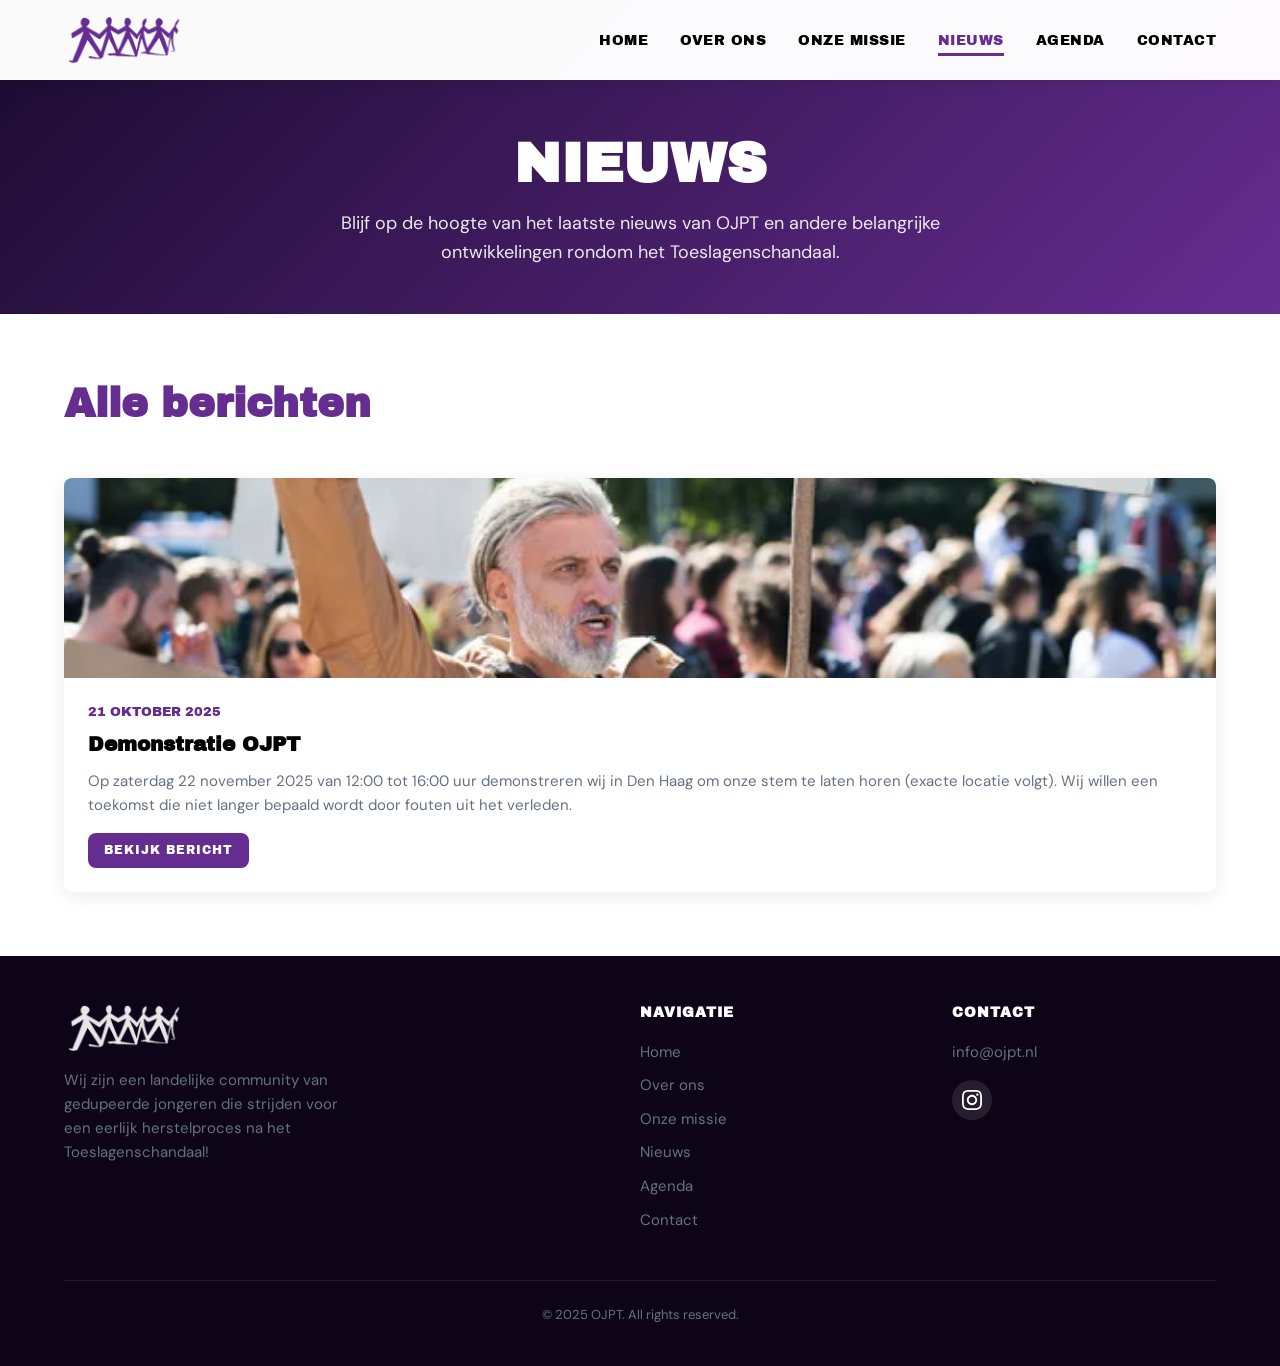
==== nieuws.html @ ed32a199 "feat: OJPT.nl static website clone - 8 pages: home, over-ons, onze-missie, nieuws, agenda, contact, " ====
<!DOCTYPE html>
<html lang="nl">
<head>
  <meta charset="UTF-8">
  <meta name="viewport" content="width=device-width, initial-scale=1.0">
  <title>Nieuws - Onafhankelijk Jongerenpanel Toeslagen</title>
  <meta name="description" content="Blijf op de hoogte van het laatste nieuws van OJPT en andere belangrijke ontwikkelingen rondom het Toeslagenschandaal.">
  <link rel="icon" type="image/svg+xml" href="assets/images/logo-beeldmerk.svg">
  <link href="https://fonts.googleapis.com/css2?family=Archivo+Black&family=DM+Sans:wght@400;500;600;700&family=Quattrocento+Sans:wght@400;700&display=swap" rel="stylesheet">
  <link rel="stylesheet" href="assets/css/style.css">
</head>
<body>

  <header class="site-header">
    <div class="container">
      <a href="index.html" class="site-logo">
        <img src="assets/images/logo-paars.png" alt="Onafhankelijk Jongerenpanel Toeslagen">
      </a>
      <nav class="main-nav">
        <ul>
          <li><a href="index.html">Home</a></li>
          <li><a href="over-ons.html">Over Ons</a></li>
          <li><a href="onze-missie.html">Onze Missie</a></li>
          <li><a href="nieuws.html">Nieuws</a></li>
          <li><a href="agenda.html">Agenda</a></li>
          <li><a href="contact.html">Contact</a></li>
        </ul>
      </nav>
      <button class="menu-toggle" aria-label="Menu openen">
        <span></span><span></span><span></span>
      </button>
    </div>
  </header>

  <section class="page-header">
    <div class="container">
      <h1>NIEUWS</h1>
      <p>Blijf op de hoogte van het laatste nieuws van OJPT en andere belangrijke ontwikkelingen rondom het Toeslagenschandaal.</p>
    </div>
  </section>

  <section class="section" id="posts">
    <div class="container">
      <h2 class="mb-3" style="color: var(--color-primary);">Alle berichten</h2>
      <div class="card-grid">
        <div class="news-card">
          <img src="assets/images/demo-img.png" alt="Demonstratie OJPT">
          <div class="news-card-body">
            <p class="date">21 oktober 2025</p>
            <h3><a href="demonstratie.html" style="color: inherit;">Demonstratie OJPT</a></h3>
            <p>Op zaterdag 22 november 2025 van 12:00 tot 16:00 uur demonstreren wij in Den Haag om onze stem te laten horen (exacte locatie volgt). Wij willen een toekomst die niet langer bepaald wordt door fouten uit het verleden.</p>
            <a href="demonstratie.html" class="btn btn-primary" style="font-size: 0.75rem; padding: 0.5rem 1rem;">Bekijk bericht</a>
          </div>
        </div>
      </div>
    </div>
  </section>

  <footer class="site-footer">
    <div class="container">
      <div class="footer-grid">
        <div class="footer-brand">
          <img src="assets/images/logo-paars.png" alt="OJPT Logo" style="filter: brightness(0) invert(1);">
          <p>Wij zijn een landelijke community van gedupeerde jongeren die strijden voor een eerlijk herstelproces na het Toeslagenschandaal!</p>
        </div>
        <div class="footer-nav">
          <h4>Navigatie</h4>
          <ul>
            <li><a href="index.html">Home</a></li>
            <li><a href="over-ons.html">Over ons</a></li>
            <li><a href="onze-missie.html">Onze missie</a></li>
            <li><a href="nieuws.html">Nieuws</a></li>
            <li><a href="agenda.html">Agenda</a></li>
            <li><a href="contact.html">Contact</a></li>
          </ul>
        </div>
        <div class="footer-contact">
          <h4>Contact</h4>
          <ul>
            <li><a href="mailto:info@ojpt.nl">info@ojpt.nl</a></li>
          </ul>
          <div class="footer-social">
            <a href="https://www.instagram.com/jongerenpaneltoeslagen" target="_blank" rel="noopener" aria-label="Instagram">
              <svg width="20" height="20" viewBox="0 0 24 24" fill="currentColor"><path d="M12 2.163c3.204 0 3.584.012 4.85.07 3.252.148 4.771 1.691 4.919 4.919.058 1.265.069 1.645.069 4.849 0 3.205-.012 3.584-.069 4.849-.149 3.225-1.664 4.771-4.919 4.919-1.266.058-1.644.07-4.85.07-3.204 0-3.584-.012-4.849-.07-3.26-.149-4.771-1.699-4.919-4.92-.058-1.265-.07-1.644-.07-4.849 0-3.204.013-3.583.07-4.849.149-3.227 1.664-4.771 4.919-4.919 1.266-.057 1.645-.069 4.849-.069zm0-2.163c-3.259 0-3.667.014-4.947.072-4.358.2-6.78 2.618-6.98 6.98-.059 1.281-.073 1.689-.073 4.948 0 3.259.014 3.668.072 4.948.2 4.358 2.618 6.78 6.98 6.98 1.281.058 1.689.072 4.948.072 3.259 0 3.668-.014 4.948-.072 4.354-.2 6.782-2.618 6.979-6.98.059-1.28.073-1.689.073-4.948 0-3.259-.014-3.667-.072-4.947-.196-4.354-2.617-6.78-6.979-6.98-1.281-.059-1.69-.073-4.949-.073zm0 5.838c-3.403 0-6.162 2.759-6.162 6.162s2.759 6.163 6.162 6.163 6.162-2.759 6.162-6.163c0-3.403-2.759-6.162-6.162-6.162zm0 10.162c-2.209 0-4-1.79-4-4 0-2.209 1.791-4 4-4s4 1.791 4 4c0 2.21-1.791 4-4 4zm6.406-11.845c-.796 0-1.441.645-1.441 1.44s.645 1.44 1.441 1.44c.795 0 1.439-.645 1.439-1.44s-.644-1.44-1.439-1.44z"/></svg>
            </a>
          </div>
        </div>
      </div>
      <div class="footer-bottom">
        <p>&copy; 2025 OJPT. All rights reserved.</p>
      </div>
    </div>
  </footer>

  <script src="assets/js/main.js"></script>
</body>
</html>
---- assets/css/style.css ----
/* OJPT.nl — Static rebuild
   Based on original WordPress/Elementor design by Callior
   Colors: primary #662D91 (paars), secondary #FFFF97 (geel), accent #00A99D (teal)
   Fonts: Archivo Black (headings), DM Sans (body), Quattrocento Sans (accent)
*/

/* ===== RESET & BASE ===== */
*, *::before, *::after { box-sizing: border-box; margin: 0; padding: 0; }

:root {
  --color-primary: #662D91;
  --color-primary-dark: #4d1f6b;
  --color-secondary: #FFFF97;
  --color-accent: #00A99D;
  --color-accent-dark: #008a80;
  --color-text: #333333;
  --color-text-light: #E6E6E6;
  --color-gray: #667085;
  --color-gray-light: #f3f4f6;
  --color-white: #ffffff;
  --color-black: #000000;
  --color-orange: #DC6909;

  --font-heading: "Archivo Black", sans-serif;
  --font-body: "DM Sans", sans-serif;
  --font-accent: "Quattrocento Sans", sans-serif;

  --container-max: 1200px;
  --header-height: 80px;
  --radius: 8px;
  --transition: 0.3s ease;
}

html { scroll-behavior: smooth; font-size: 16px; }

body {
  font-family: var(--font-body);
  color: var(--color-text);
  line-height: 1.6;
  background: var(--color-white);
  overflow-x: hidden;
}

a { text-decoration: none; color: var(--color-primary); transition: color var(--transition); }
a:hover { color: var(--color-primary-dark); }

img { max-width: 100%; height: auto; display: block; }

ul { list-style: none; }

/* ===== TYPOGRAPHY ===== */
h1, h2, h3, h4, h5, h6 {
  font-family: var(--font-heading);
  line-height: 1.3;
  color: var(--color-black);
}

h1 { font-size: clamp(2rem, 5vw, 3.5rem); }
h2 { font-size: clamp(1.75rem, 4vw, 2.5rem); }
h3 { font-size: clamp(1.25rem, 3vw, 1.75rem); }
h4 { font-size: 1.125rem; }

p { margin-bottom: 1rem; }

/* ===== LAYOUT ===== */
.container {
  max-width: var(--container-max);
  margin: 0 auto;
  padding: 0 1.5rem;
}

.section { padding: 4rem 0; }
.section-dark { background: var(--color-black); color: var(--color-white); }
.section-purple { background: var(--color-primary); color: var(--color-white); }
.section-gray { background: var(--color-gray-light); }

.text-center { text-align: center; }

/* ===== HEADER ===== */
.site-header {
  position: fixed;
  top: 0;
  left: 0;
  right: 0;
  height: var(--header-height);
  background: rgba(255,255,255,0.98);
  box-shadow: 0 2px 10px rgba(0,0,0,0.08);
  z-index: 1000;
  display: flex;
  align-items: center;
}

.site-header .container {
  display: flex;
  align-items: center;
  justify-content: space-between;
  width: 100%;
}

.site-logo img { height: 48px; width: auto; }

.main-nav ul {
  display: flex;
  gap: 2rem;
}

.main-nav a {
  font-family: var(--font-heading);
  font-size: 0.875rem;
  letter-spacing: 0.5px;
  color: var(--color-black);
  text-transform: uppercase;
  padding: 0.5rem 0;
  position: relative;
}

.main-nav a::after {
  content: '';
  position: absolute;
  bottom: 0;
  left: 0;
  width: 0;
  height: 3px;
  background: var(--color-primary);
  transition: width var(--transition);
}

.main-nav a:hover::after,
.main-nav a.active::after { width: 100%; }

.main-nav a:hover,
.main-nav a.active { color: var(--color-primary); }

/* Mobile menu toggle */
.menu-toggle {
  display: none;
  background: none;
  border: none;
  cursor: pointer;
  flex-direction: column;
  gap: 5px;
  padding: 0.5rem;
  z-index: 1001;
}

.menu-toggle span {
  display: block;
  width: 28px;
  height: 3px;
  background: var(--color-black);
  transition: var(--transition);
  border-radius: 2px;
}

.menu-toggle.open span:nth-child(1) { transform: translateY(8px) rotate(45deg); }
.menu-toggle.open span:nth-child(2) { opacity: 0; }
.menu-toggle.open span:nth-child(3) { transform: translateY(-8px) rotate(-45deg); }

/* ===== HERO ===== */
.hero {
  min-height: 100vh;
  display: flex;
  align-items: center;
  position: relative;
  background: linear-gradient(135deg, #1a0a2e 0%, #662D91 50%, #00A99D 100%);
  color: var(--color-white);
  text-align: center;
  padding-top: var(--header-height);
  overflow: hidden;
}

.hero::before {
  content: '';
  position: absolute;
  top: 0; left: 0; right: 0; bottom: 0;
  background-image: url('../images/hero-bg.png');
  background-size: cover;
  background-position: center;
  opacity: 0.15;
  mix-blend-mode: overlay;
}

.hero .container { position: relative; z-index: 1; }

.hero h2 {
  color: var(--color-white);
  font-size: clamp(2.5rem, 7vw, 5rem);
  margin-bottom: 1.5rem;
}

.hero h2 .highlight { color: var(--color-secondary); }

.hero h3 {
  color: var(--color-white);
  font-size: clamp(1.5rem, 4vw, 2.5rem);
  margin-bottom: 0.5rem;
  opacity: 0.9;
}

.hero .btn {
  margin-top: 2rem;
}

/* ===== BUTTONS ===== */
.btn {
  display: inline-block;
  padding: 0.875rem 2rem;
  font-family: var(--font-heading);
  font-size: 0.875rem;
  text-transform: uppercase;
  letter-spacing: 1px;
  border-radius: var(--radius);
  cursor: pointer;
  transition: all var(--transition);
  border: none;
  text-decoration: none;
}

.btn-primary {
  background: var(--color-primary);
  color: var(--color-white);
}

.btn-primary:hover {
  background: var(--color-primary-dark);
  color: var(--color-white);
  transform: translateY(-2px);
  box-shadow: 0 4px 15px rgba(102,45,145,0.4);
}

.btn-secondary {
  background: var(--color-secondary);
  color: var(--color-black);
}

.btn-secondary:hover {
  background: #FFFF60;
  color: var(--color-black);
  transform: translateY(-2px);
}

.btn-accent {
  background: var(--color-accent);
  color: var(--color-white);
}

.btn-accent:hover {
  background: var(--color-accent-dark);
  color: var(--color-white);
  transform: translateY(-2px);
}

.btn-outline {
  background: transparent;
  border: 2px solid var(--color-white);
  color: var(--color-white);
}

.btn-outline:hover {
  background: var(--color-white);
  color: var(--color-black);
}

.btn-large { padding: 1rem 2.5rem; font-size: 1rem; }

/* ===== SECTION: OVER ONS / MISSIE (split layout) ===== */
.split-section {
  display: grid;
  grid-template-columns: 1fr 1fr;
  gap: 4rem;
  align-items: center;
}

.split-section .content h2 {
  color: var(--color-primary);
  margin-bottom: 1.5rem;
}

.split-section .content p {
  font-size: 1.0625rem;
  color: var(--color-gray);
  margin-bottom: 1rem;
}

.split-section .image img {
  border-radius: var(--radius);
  box-shadow: 0 10px 40px rgba(0,0,0,0.1);
}

/* ===== CAROUSEL ===== */
.carousel {
  position: relative;
  overflow: hidden;
  border-radius: var(--radius);
}

.carousel-track {
  display: flex;
  transition: transform 0.5s ease;
}

.carousel-slide {
  min-width: 100%;
  padding: 3rem;
  text-align: center;
  background: linear-gradient(135deg, #662D91 0%, #4d1f6b 100%);
  color: var(--color-white);
}

.carousel-slide h3 {
  color: var(--color-secondary);
  margin-bottom: 1rem;
}

.carousel-slide p {
  font-size: 1.125rem;
  max-width: 600px;
  margin: 0 auto;
  opacity: 0.95;
}

.carousel-btn {
  position: absolute;
  top: 50%;
  transform: translateY(-50%);
  background: rgba(255,255,255,0.2);
  border: none;
  color: var(--color-white);
  width: 48px;
  height: 48px;
  border-radius: 50%;
  font-size: 1.5rem;
  cursor: pointer;
  display: flex;
  align-items: center;
  justify-content: center;
  transition: background var(--transition);
  z-index: 5;
}

.carousel-btn:hover { background: rgba(255,255,255,0.4); }

.carousel-btn.prev { left: 1rem; }
.carousel-btn.next { right: 1rem; }

.carousel-dots {
  display: flex;
  justify-content: center;
  gap: 0.5rem;
  margin-top: 1.5rem;
}

.carousel-dot {
  width: 12px;
  height: 12px;
  border-radius: 50%;
  border: none;
  background: rgba(102,45,145,0.3);
  cursor: pointer;
  transition: background var(--transition);
}

.carousel-dot.active { background: var(--color-primary); }

/* ===== MANIFEST SECTION ===== */
.manifest-section {
  background: linear-gradient(135deg, #1a0a2e 0%, #000000 100%);
  color: var(--color-white);
  text-align: center;
}

.manifest-section h2 { color: var(--color-secondary); }

.manifest-section p {
  max-width: 700px;
  margin: 1.5rem auto;
  font-size: 1.0625rem;
  opacity: 0.9;
}

/* ===== CONTACT FORM ===== */
.contact-form {
  display: grid;
  gap: 1.25rem;
  max-width: 600px;
  margin: 0 auto;
}

.form-group { display: flex; flex-direction: column; }

.form-group label {
  font-family: var(--font-heading);
  font-size: 0.75rem;
  text-transform: uppercase;
  letter-spacing: 0.5px;
  margin-bottom: 0.5rem;
  color: var(--color-gray);
}

.form-group input,
.form-group textarea {
  padding: 0.875rem 1rem;
  border: 2px solid #e5e7eb;
  border-radius: var(--radius);
  font-family: var(--font-body);
  font-size: 1rem;
  transition: border-color var(--transition);
}

.form-group input:focus,
.form-group textarea:focus {
  outline: none;
  border-color: var(--color-primary);
}

.form-group textarea { resize: vertical; min-height: 120px; }

.contact-form .btn { justify-self: center; }

/* ===== CONTACT INFO ===== */
.contact-info-grid {
  display: grid;
  grid-template-columns: repeat(auto-fit, minmax(250px, 1fr));
  gap: 2rem;
  margin-bottom: 3rem;
}

.contact-info-item {
  text-align: center;
}

.contact-info-item h3 {
  color: var(--color-primary);
  margin-bottom: 0.75rem;
}

/* ===== PANEL MEMBERS ===== */
.panel-grid {
  display: grid;
  grid-template-columns: repeat(auto-fit, minmax(320px, 1fr));
  gap: 2rem;
}

.panel-card {
  background: var(--color-white);
  border-radius: var(--radius);
  overflow: hidden;
  box-shadow: 0 4px 20px rgba(0,0,0,0.08);
  transition: transform var(--transition), box-shadow var(--transition);
}

.panel-card:hover {
  transform: translateY(-4px);
  box-shadow: 0 8px 30px rgba(0,0,0,0.12);
}

.panel-card-header {
  background: linear-gradient(135deg, var(--color-primary) 0%, var(--color-primary-dark) 100%);
  padding: 2rem;
  text-align: center;
  color: var(--color-white);
}

.panel-card-header h3 {
  color: var(--color-secondary);
  margin-bottom: 0.25rem;
}

.panel-card-header .role {
  font-family: var(--font-accent);
  font-size: 0.875rem;
  opacity: 0.85;
}

.panel-card-body { padding: 1.5rem; }

.panel-card-body p {
  color: var(--color-gray);
  font-size: 0.9375rem;
  margin-bottom: 0.75rem;
}

.panel-card-body p:last-child { margin-bottom: 0; }

/* ===== MISSIE PIJLERS ===== */
.pijlers-grid {
  display: grid;
  grid-template-columns: repeat(auto-fit, minmax(250px, 1fr));
  gap: 2rem;
}

.pijler-card {
  text-align: center;
  padding: 2.5rem 2rem;
  background: var(--color-white);
  border-radius: var(--radius);
  box-shadow: 0 2px 15px rgba(0,0,0,0.06);
  transition: transform var(--transition);
}

.pijler-card:hover { transform: translateY(-4px); }

.pijler-icon {
  width: 64px;
  height: 64px;
  margin: 0 auto 1.5rem;
  display: flex;
  align-items: center;
  justify-content: center;
  background: linear-gradient(135deg, var(--color-primary), var(--color-accent));
  border-radius: 50%;
  font-size: 1.75rem;
  color: var(--color-white);
}

.pijler-card h3 {
  color: var(--color-primary);
  font-size: 1.125rem;
  margin-bottom: 0.75rem;
}

.pijler-card p {
  color: var(--color-gray);
  font-size: 0.9375rem;
}

/* ===== NIEUWS / AGENDA CARDS ===== */
.card-grid {
  display: grid;
  grid-template-columns: repeat(auto-fit, minmax(300px, 1fr));
  gap: 2rem;
}

.news-card, .event-card {
  background: var(--color-white);
  border-radius: var(--radius);
  overflow: hidden;
  box-shadow: 0 4px 20px rgba(0,0,0,0.08);
  transition: transform var(--transition);
}

.news-card:hover, .event-card:hover { transform: translateY(-4px); }

.news-card img, .event-card img { width: 100%; height: 200px; object-fit: cover; }

.news-card-body, .event-card-body { padding: 1.5rem; }

.news-card .date, .event-card .date {
  font-size: 0.8125rem;
  color: var(--color-primary);
  font-family: var(--font-heading);
  text-transform: uppercase;
  margin-bottom: 0.5rem;
}

.news-card h3, .event-card h3 {
  font-size: 1.25rem;
  margin-bottom: 0.75rem;
}

.news-card p, .event-card p {
  color: var(--color-gray);
  font-size: 0.9375rem;
  margin-bottom: 1rem;
}

/* ===== FAQ ===== */
.faq-list { max-width: 800px; margin: 0 auto; }

.faq-item {
  border-bottom: 1px solid #e5e7eb;
  padding: 1.5rem 0;
  cursor: pointer;
}

.faq-question {
  display: flex;
  justify-content: space-between;
  align-items: center;
  font-family: var(--font-heading);
  font-size: 1.0625rem;
  color: var(--color-black);
}

.faq-question .icon {
  font-size: 1.5rem;
  color: var(--color-primary);
  transition: transform var(--transition);
}

.faq-item.open .faq-question .icon { transform: rotate(45deg); }

.faq-answer {
  max-height: 0;
  overflow: hidden;
  transition: max-height 0.4s ease;
  color: var(--color-gray);
  font-size: 0.9375rem;
}

.faq-item.open .faq-answer { max-height: 200px; padding-top: 1rem; }

/* ===== DEMONSTRATIE PAGE ===== */
.demo-hero {
  background: linear-gradient(135deg, var(--color-primary) 0%, var(--color-accent) 100%);
  color: var(--color-white);
  text-align: center;
  padding: calc(var(--header-height) + 4rem) 0 4rem;
}

.demo-hero h1 { color: var(--color-white); margin-bottom: 1rem; }
.demo-hero .date-badge {
  display: inline-block;
  background: var(--color-secondary);
  color: var(--color-black);
  font-family: var(--font-heading);
  padding: 0.5rem 1.5rem;
  border-radius: 50px;
  font-size: 0.9375rem;
  margin-bottom: 1.5rem;
}

.demo-details {
  display: grid;
  grid-template-columns: repeat(auto-fit, minmax(200px, 1fr));
  gap: 1.5rem;
  margin: 2rem 0;
}

.demo-detail-item {
  text-align: center;
  padding: 1.5rem;
  background: var(--color-gray-light);
  border-radius: var(--radius);
}

.demo-detail-item .label {
  font-family: var(--font-heading);
  font-size: 0.75rem;
  text-transform: uppercase;
  color: var(--color-gray);
  margin-bottom: 0.5rem;
}

.demo-detail-item .value {
  font-size: 1.125rem;
  color: var(--color-primary);
  font-weight: 600;
}

.demo-themes {
  max-width: 800px;
  margin: 0 auto;
}

.demo-theme {
  margin-bottom: 2rem;
}

.demo-theme h3 {
  color: var(--color-primary);
  margin-bottom: 0.5rem;
}

.demo-theme p { color: var(--color-gray); }

/* ===== DONEREN ===== */
.donate-hero {
  background: linear-gradient(135deg, var(--color-primary), var(--color-primary-dark));
  color: var(--color-white);
  text-align: center;
  padding: calc(var(--header-height) + 4rem) 0 4rem;
}

.donate-options {
  display: grid;
  grid-template-columns: repeat(auto-fit, minmax(250px, 1fr));
  gap: 2rem;
  max-width: 900px;
  margin: 0 auto;
}

.donate-card {
  text-align: center;
  padding: 2.5rem 2rem;
  background: var(--color-white);
  border-radius: var(--radius);
  box-shadow: 0 4px 20px rgba(0,0,0,0.08);
  border: 2px solid transparent;
  transition: border-color var(--transition), transform var(--transition);
}

.donate-card:hover { border-color: var(--color-primary); transform: translateY(-4px); }

.donate-card .amount {
  font-family: var(--font-heading);
  font-size: 2.5rem;
  color: var(--color-primary);
  margin-bottom: 1rem;
}

.donate-card p { color: var(--color-gray); margin-bottom: 1.5rem; }

/* ===== FOOTER ===== */
.site-footer {
  background: #0d0517;
  color: var(--color-text-light);
  padding: 3rem 0 1.5rem;
}

.footer-grid {
  display: grid;
  grid-template-columns: 2fr 1fr 1fr;
  gap: 3rem;
  margin-bottom: 2.5rem;
}

.footer-brand p {
  color: var(--color-gray);
  font-size: 0.9375rem;
  margin-top: 1rem;
  max-width: 300px;
}

.footer-brand img { height: 48px; margin-bottom: 1rem; opacity: 0.9; }

.footer-nav h4, .footer-contact h4 {
  color: var(--color-white);
  font-size: 0.875rem;
  text-transform: uppercase;
  margin-bottom: 1rem;
  letter-spacing: 1px;
}

.footer-nav ul li, .footer-contact ul li { margin-bottom: 0.5rem; }

.footer-nav a, .footer-contact a {
  color: var(--color-gray);
  font-size: 0.9375rem;
}

.footer-nav a:hover, .footer-contact a:hover { color: var(--color-secondary); }

.footer-social {
  display: flex;
  gap: 1rem;
  margin-top: 1rem;
}

.footer-social a {
  width: 40px;
  height: 40px;
  border-radius: 50%;
  background: rgba(255,255,255,0.1);
  display: flex;
  align-items: center;
  justify-content: center;
  color: var(--color-white);
  transition: background var(--transition);
}

.footer-social a:hover { background: var(--color-primary); }

.footer-bottom {
  border-top: 1px solid rgba(255,255,255,0.1);
  padding-top: 1.5rem;
  text-align: center;
  font-size: 0.8125rem;
  color: var(--color-gray);
}

.footer-bottom a { color: var(--color-gray); }
.footer-bottom a:hover { color: var(--color-secondary); }

/* ===== PAGE HEADER (subpages) ===== */
.page-header {
  background: linear-gradient(135deg, #1a0a2e 0%, var(--color-primary) 100%);
  color: var(--color-white);
  text-align: center;
  padding: calc(var(--header-height) + 3rem) 0 3rem;
}

.page-header h1 { color: var(--color-white); margin-bottom: 0.5rem; }
.page-header p { font-size: 1.125rem; opacity: 0.9; max-width: 600px; margin: 0 auto; }

/* ===== UTILITY ===== */
.mb-0 { margin-bottom: 0; }
.mt-2 { margin-top: 2rem; }
.mb-2 { margin-bottom: 2rem; }
.mb-3 { margin-bottom: 3rem; }

/* ===== RESPONSIVE ===== */
@media (max-width: 900px) {
  .split-section { grid-template-columns: 1fr; gap: 2rem; }
  .footer-grid { grid-template-columns: 1fr; gap: 2rem; }
}

@media (max-width: 768px) {
  .menu-toggle { display: flex; }

  .main-nav {
    position: fixed;
    top: 0;
    right: -100%;
    width: 280px;
    height: 100vh;
    background: var(--color-white);
    box-shadow: -5px 0 20px rgba(0,0,0,0.1);
    padding: calc(var(--header-height) + 1rem) 1.5rem 2rem;
    transition: right 0.4s ease;
    overflow-y: auto;
    z-index: 999;
  }

  .main-nav.open { right: 0; }

  .main-nav ul {
    flex-direction: column;
    gap: 1.5rem;
  }

  .main-nav a { font-size: 1rem; }

  .hero { min-height: 80vh; }
  .section { padding: 3rem 0; }
  .carousel-slide { padding: 2rem 1.5rem; }
  .carousel-btn { width: 36px; height: 36px; font-size: 1.2rem; }
}

@media (max-width: 480px) {
  .container { padding: 0 1rem; }
  .hero h2 { font-size: 2rem; }
  .hero h3 { font-size: 1.25rem; }
  .btn { padding: 0.75rem 1.5rem; font-size: 0.8125rem; }
  .panel-grid { grid-template-columns: 1fr; }
  .pijlers-grid { grid-template-columns: 1fr; }
}
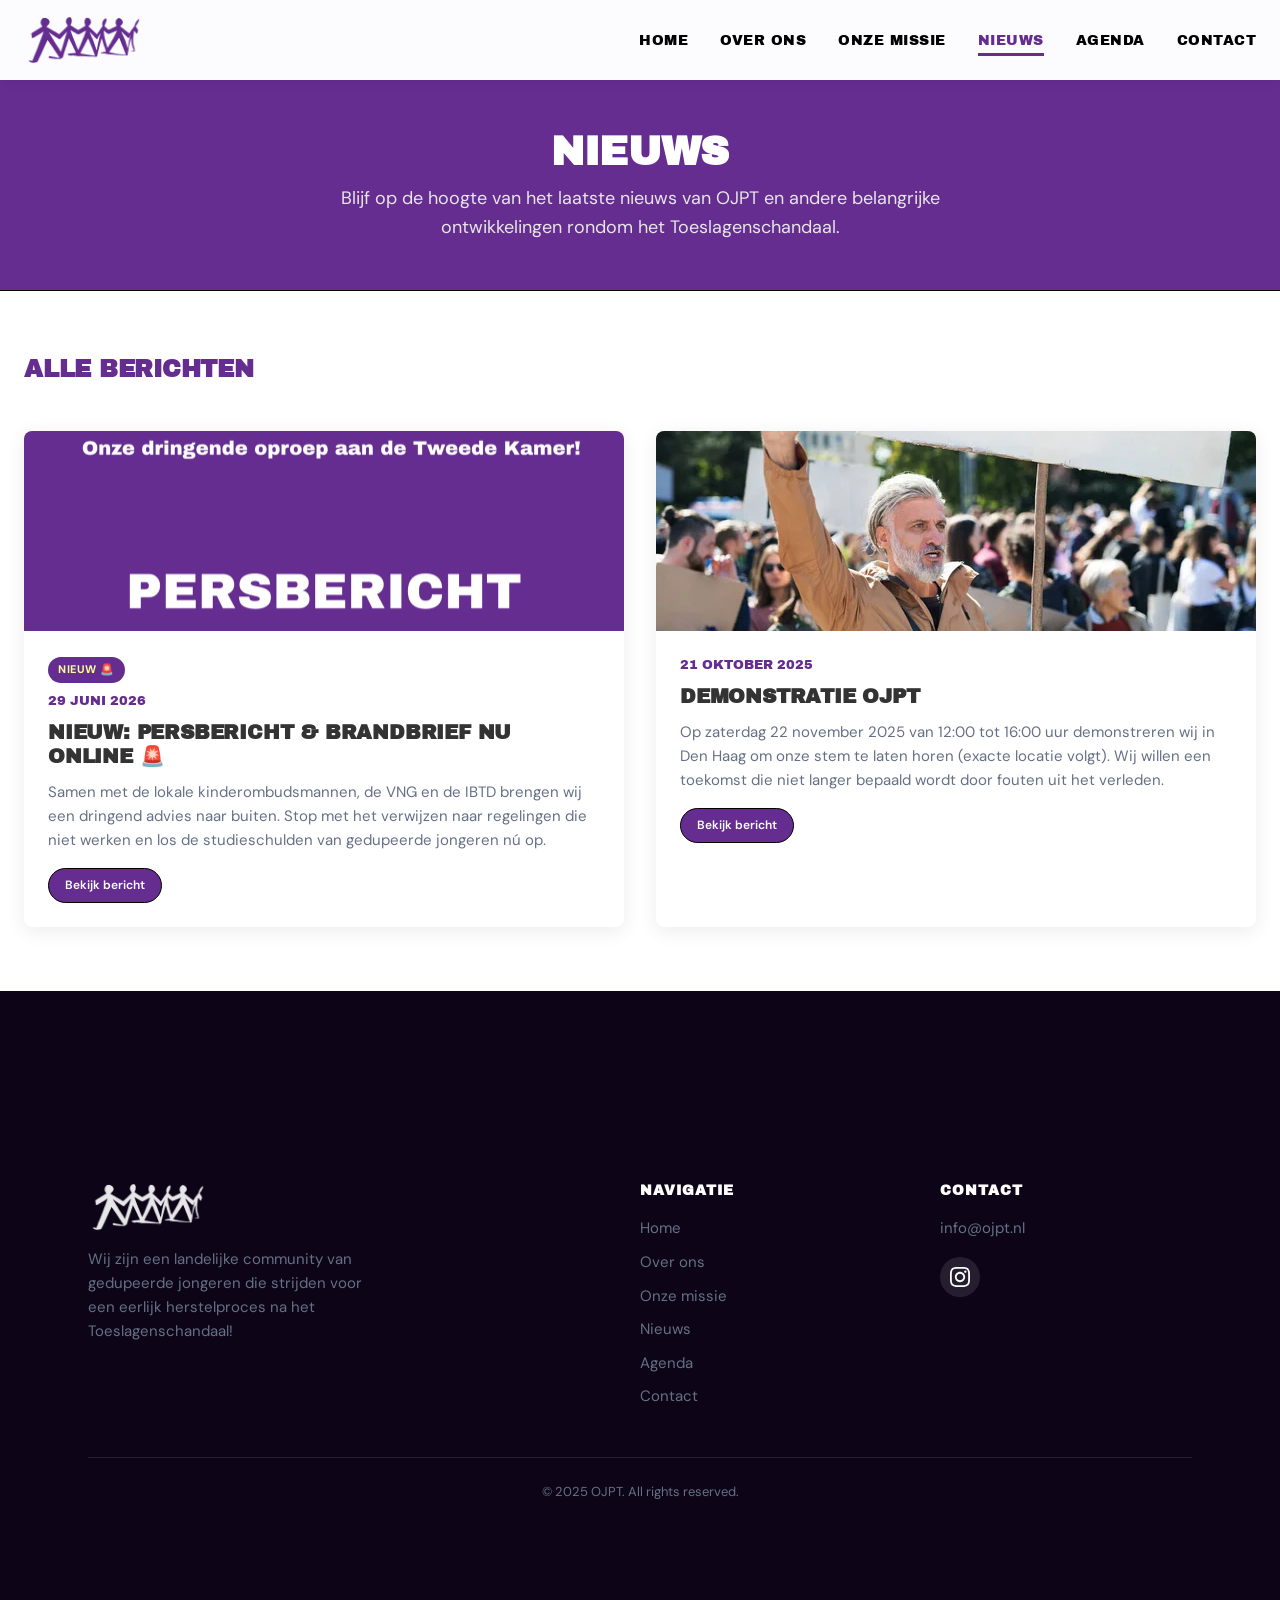
==== commit 5dc41ece: "feat: voeg persbericht pagina toe over studieschulden brandbrief - Nieuwe pagina: persbericht.html (" ====
--- a/nieuws.html
+++ b/nieuws.html
@@ -43,6 +43,16 @@
     <div class="container">
       <h2 class="mb-3" style="color: var(--color-primary);">Alle berichten</h2>
       <div class="card-grid">
+        <div class="news-card">
+          <img src="assets/images/persbericht/persbericht-brandbrief.jpg" alt="Persbericht en brandbrief over studieschulden">
+          <div class="news-card-body">
+            <span style="background: var(--color-primary); color: var(--color-secondary); padding: 0.25rem 0.625rem; border-radius: 999px; font-size: 0.6875rem; font-weight: 700; letter-spacing: 0.05em; display: inline-block; margin-bottom: 0.5rem;">NIEUW 🚨</span>
+            <p class="date">29 juni 2026</p>
+            <h3><a href="persbericht.html" style="color: inherit;">NIEUW: PERSBERICHT & BRANDBRIEF NU ONLINE 🚨</a></h3>
+            <p>Samen met de lokale kinderombudsmannen, de VNG en de IBTD brengen wij een dringend advies naar buiten. Stop met het verwijzen naar regelingen die niet werken en los de studieschulden van gedupeerde jongeren nú op.</p>
+            <a href="persbericht.html" class="btn btn-primary" style="font-size: 0.75rem; padding: 0.5rem 1rem;">Bekijk bericht</a>
+          </div>
+        </div>
         <div class="news-card">
           <img src="assets/images/demo-img.png" alt="Demonstratie OJPT">
           <div class="news-card-body">
--- a/assets/css/style.css
+++ b/assets/css/style.css
@@ -1,5 +1,5 @@
 /* OJPT.nl — Static rebuild
-   Based on original WordPress/Elementor design by Callior
+   Matches original WordPress/Elementor design
    Colors: primary #662D91 (paars), secondary #FFFF97 (geel), accent #00A99D (teal)
    Fonts: Archivo Black (headings), DM Sans (body), Quattrocento Sans (accent)
 */
@@ -25,8 +25,9 @@
   --font-body: "DM Sans", sans-serif;
   --font-accent: "Quattrocento Sans", sans-serif;
 
-  --container-max: 1200px;
+  --container-max: 1280px;
   --header-height: 80px;
+  --radius-pill: 30px;
   --radius: 8px;
   --transition: 0.3s ease;
 }
@@ -51,14 +52,10 @@
 /* ===== TYPOGRAPHY ===== */
 h1, h2, h3, h4, h5, h6 {
   font-family: var(--font-heading);
-  line-height: 1.3;
-  color: var(--color-black);
-}
-
-h1 { font-size: clamp(2rem, 5vw, 3.5rem); }
-h2 { font-size: clamp(1.75rem, 4vw, 2.5rem); }
-h3 { font-size: clamp(1.25rem, 3vw, 1.75rem); }
-h4 { font-size: 1.125rem; }
+  line-height: 1.2;
+  text-transform: uppercase;
+  letter-spacing: -0.01em;
+}
 
 p { margin-bottom: 1rem; }
 
@@ -67,11 +64,12 @@
   max-width: var(--container-max);
   margin: 0 auto;
   padding: 0 1.5rem;
-}
-
-.section { padding: 4rem 0; }
-.section-dark { background: var(--color-black); color: var(--color-white); }
+  width: 100%;
+}
+
+.section { padding: 64px 0; }
 .section-purple { background: var(--color-primary); color: var(--color-white); }
+.section-yellow { background: var(--color-secondary); color: var(--color-primary); }
 .section-gray { background: var(--color-gray-light); }
 
 .text-center { text-align: center; }
@@ -94,7 +92,6 @@
   display: flex;
   align-items: center;
   justify-content: space-between;
-  width: 100%;
 }
 
 .site-logo img { height: 48px; width: auto; }
@@ -158,62 +155,66 @@
 
 /* ===== HERO ===== */
 .hero {
-  min-height: 100vh;
-  display: flex;
+  min-height: 80vh;
+  display: flex;
+  flex-direction: column;
   align-items: center;
+  justify-content: center;
+  text-align: center;
+  padding-top: var(--header-height);
   position: relative;
-  background: linear-gradient(135deg, #1a0a2e 0%, #662D91 50%, #00A99D 100%);
-  color: var(--color-white);
-  text-align: center;
-  padding-top: var(--header-height);
   overflow: hidden;
 }
 
-.hero::before {
-  content: '';
-  position: absolute;
-  top: 0; left: 0; right: 0; bottom: 0;
+.hero h1.hero-text {
+  font-family: var(--font-heading);
+  font-size: 100px;
+  text-transform: uppercase;
+  line-height: 0.8em;
+  letter-spacing: -0.02em;
+  color: transparent;
   background-image: url('../images/hero-bg.png');
   background-size: cover;
   background-position: center;
-  opacity: 0.15;
-  mix-blend-mode: overlay;
-}
-
-.hero .container { position: relative; z-index: 1; }
-
-.hero h2 {
-  color: var(--color-white);
-  font-size: clamp(2.5rem, 7vw, 5rem);
-  margin-bottom: 1.5rem;
-}
-
-.hero h2 .highlight { color: var(--color-secondary); }
-
-.hero h3 {
-  color: var(--color-white);
-  font-size: clamp(1.5rem, 4vw, 2.5rem);
-  margin-bottom: 0.5rem;
-  opacity: 0.9;
-}
-
-.hero .btn {
-  margin-top: 2rem;
+  background-repeat: no-repeat;
+  -webkit-background-clip: text;
+  background-clip: text;
+  -webkit-text-fill-color: transparent;
+  /* fallback color so text is visible if clip unsupported */
+  /* but keeps design intent */
+  max-width: 1200px;
+  margin: 0 auto 2rem;
+  word-break: break-word;
+}
+
+.hero .hero-buttons {
+  display: flex;
+  gap: 30px;
+  justify-content: center;
+  flex-wrap: wrap;
+}
+
+/* Fallback: if background-clip text not supported, show purple text */
+@supports not ((-webkit-background-clip: text) or (background-clip: text)) {
+  .hero h1.hero-text {
+    color: var(--color-primary);
+    -webkit-text-fill-color: var(--color-primary);
+  }
 }
 
 /* ===== BUTTONS ===== */
 .btn {
   display: inline-block;
-  padding: 0.875rem 2rem;
-  font-family: var(--font-heading);
-  font-size: 0.875rem;
-  text-transform: uppercase;
-  letter-spacing: 1px;
-  border-radius: var(--radius);
+  padding: 10px 20px;
+  font-family: var(--font-body);
+  font-size: 1rem;
+  font-weight: 600;
+  border-radius: var(--radius-pill);
+  border: 1px solid var(--color-black);
   cursor: pointer;
   transition: all var(--transition);
-  border: none;
   text-decoration: none;
+  line-height: 1.4;
 }
 
 .btn-primary {
@@ -223,20 +224,17 @@
 
 .btn-primary:hover {
   background: var(--color-primary-dark);
-  color: var(--color-white);
-  transform: translateY(-2px);
-  box-shadow: 0 4px 15px rgba(102,45,145,0.4);
+  color: var(--color-secondary);
 }
 
 .btn-secondary {
   background: var(--color-secondary);
-  color: var(--color-black);
+  color: var(--color-primary);
 }
 
 .btn-secondary:hover {
   background: #FFFF60;
-  color: var(--color-black);
-  transform: translateY(-2px);
+  color: var(--color-primary);
 }
 
 .btn-accent {
@@ -247,45 +245,128 @@
 .btn-accent:hover {
   background: var(--color-accent-dark);
   color: var(--color-white);
-  transform: translateY(-2px);
 }
 
 .btn-outline {
   background: transparent;
-  border: 2px solid var(--color-white);
+  border: 1px solid var(--color-white);
   color: var(--color-white);
 }
 
 .btn-outline:hover {
   background: var(--color-white);
-  color: var(--color-black);
-}
-
-.btn-large { padding: 1rem 2.5rem; font-size: 1rem; }
-
-/* ===== SECTION: OVER ONS / MISSIE (split layout) ===== */
-.split-section {
-  display: grid;
-  grid-template-columns: 1fr 1fr;
-  gap: 4rem;
+  color: var(--color-primary);
+}
+
+/* Button on yellow bg: purple bg, yellow text */
+.section-yellow .btn-primary,
+.section-yellow .btn {
+  background: var(--color-primary);
+  color: var(--color-secondary);
+}
+
+/* Button on purple bg: yellow bg, purple text */
+.section-purple .btn-secondary,
+.section-purple .btn-yellow {
+  background: var(--color-secondary);
+  color: var(--color-primary);
+}
+
+.btn-large { padding: 12px 28px; font-size: 1.125rem; }
+
+/* ===== SECTION: HERO PURPLE (demonstratie banner) ===== */
+.hero-purple {
+  min-height: 87vh;
+  background: var(--color-primary);
+  color: var(--color-white);
+  border-top: 1px solid var(--color-black);
+  border-bottom: 1px solid var(--color-black);
+  display: flex;
+  flex-direction: column;
   align-items: center;
-}
-
-.split-section .content h2 {
-  color: var(--color-primary);
-  margin-bottom: 1.5rem;
-}
-
-.split-section .content p {
-  font-size: 1.0625rem;
-  color: var(--color-gray);
-  margin-bottom: 1rem;
-}
-
-.split-section .image img {
-  border-radius: var(--radius);
-  box-shadow: 0 10px 40px rgba(0,0,0,0.1);
-}
+  justify-content: center;
+  text-align: center;
+  padding: 4rem 1.5rem;
+}
+
+.hero-purple h2 {
+  color: var(--color-white);
+  font-size: 30px;
+  font-family: var(--font-heading);
+  text-transform: uppercase;
+  line-height: 1.2;
+}
+
+.hero-purple h2 .yellow { color: var(--color-secondary); }
+
+.hero-purple .demo-line {
+  font-family: var(--font-body);
+  font-size: 1.25rem;
+  color: var(--color-white);
+  margin: 1rem 0;
+}
+
+.hero-purple p.body-text {
+  color: var(--color-text-light);
+  max-width: 800px;
+  padding: 0 100px;
+  margin: 0 auto 2rem;
+  text-align: center;
+}
+
+.hero-purple .btn { margin-bottom: 50px; }
+
+/* ===== SPLIT SECTIONS (alternating yellow/purple) ===== */
+.split-row {
+  display: flex;
+  flex-wrap: nowrap;
+  align-items: center;
+}
+
+.split-row .half {
+  width: 50%;
+  flex-shrink: 0;
+}
+
+.split-row .half.image-half {
+  display: flex;
+  align-items: center;
+  justify-content: center;
+  padding: 2rem;
+  overflow: hidden;
+}
+
+.split-row .half.image-half .img-wrap {
+  width: 100%;
+  max-width: 480px;
+  aspect-ratio: 1 / 1;
+  border-radius: 50px;
+  overflow: hidden;
+  transform: skewX(10deg) skewY(-7deg);
+  position: relative;
+}
+
+.split-row .half.image-half .img-wrap img {
+  width: 100%;
+  height: 100%;
+  object-fit: cover;
+  transform: skewX(-10deg) skewY(7deg) scale(1.3);
+}
+
+.split-row .half.content-half {
+  padding: 2rem 40px;
+  display: flex;
+  flex-direction: column;
+  justify-content: center;
+}
+
+/* On yellow: heading + text primary */
+.section-yellow .split-row .half.content-half h2 { color: var(--color-primary); }
+.section-yellow .split-row .half.content-half p { color: var(--color-primary); padding: 0 30px; }
+
+/* On purple: heading + text yellow/light */
+.section-purple .split-row .half.content-half h2 { color: var(--color-secondary); }
+.section-purple .split-row .half.content-half p { color: var(--color-text-light); padding: 0 30px; }
 
 /* ===== CAROUSEL ===== */
 .carousel {
@@ -303,14 +384,22 @@
   min-width: 100%;
   padding: 3rem;
   text-align: center;
-  background: linear-gradient(135deg, #662D91 0%, #4d1f6b 100%);
+  background: var(--color-white);
+  color: var(--color-primary);
+}
+
+.section-purple .carousel-slide {
+  background: rgba(255,255,255,0.08);
   color: var(--color-white);
 }
 
 .carousel-slide h3 {
-  color: var(--color-secondary);
+  color: var(--color-primary);
   margin-bottom: 1rem;
-}
+  font-size: 1.25rem;
+}
+
+.section-purple .carousel-slide h3 { color: var(--color-secondary); }
 
 .carousel-slide p {
   font-size: 1.125rem;
@@ -323,9 +412,9 @@
   position: absolute;
   top: 50%;
   transform: translateY(-50%);
-  background: rgba(255,255,255,0.2);
+  background: rgba(102,45,145,0.2);
   border: none;
-  color: var(--color-white);
+  color: var(--color-primary);
   width: 48px;
   height: 48px;
   border-radius: 50%;
@@ -338,7 +427,13 @@
   z-index: 5;
 }
 
-.carousel-btn:hover { background: rgba(255,255,255,0.4); }
+.section-purple .carousel-btn {
+  background: rgba(255,255,255,0.2);
+  color: var(--color-white);
+}
+
+.carousel-btn:hover { background: rgba(102,45,145,0.4); }
+.section-purple .carousel-btn:hover { background: rgba(255,255,255,0.4); }
 
 .carousel-btn.prev { left: 1rem; }
 .carousel-btn.next { right: 1rem; }
@@ -360,30 +455,52 @@
   transition: background var(--transition);
 }
 
+.section-purple .carousel-dot { background: rgba(255,255,255,0.3); }
+
 .carousel-dot.active { background: var(--color-primary); }
+.section-purple .carousel-dot.active { background: var(--color-secondary); }
 
 /* ===== MANIFEST SECTION ===== */
 .manifest-section {
-  background: linear-gradient(135deg, #1a0a2e 0%, #000000 100%);
-  color: var(--color-white);
-  text-align: center;
-}
-
-.manifest-section h2 { color: var(--color-secondary); }
+  background: var(--color-primary);
+  color: var(--color-white);
+  text-align: center;
+  padding: 64px 5%;
+}
+
+.manifest-section h2 { color: var(--color-secondary); font-size: 2rem; margin-bottom: 1.5rem; }
 
 .manifest-section p {
   max-width: 700px;
-  margin: 1.5rem auto;
+  margin: 0 auto 2rem;
   font-size: 1.0625rem;
-  opacity: 0.9;
-}
-
-/* ===== CONTACT FORM ===== */
+  color: var(--color-text-light);
+}
+
+/* ===== CONTACT SECTION ===== */
+.contact-section {
+  padding: 64px 5%;
+  text-align: center;
+}
+
+.contact-section h2 {
+  color: var(--color-primary);
+  font-size: 2rem;
+  margin-bottom: 1rem;
+}
+
+.contact-section > .container > p.intro {
+  color: var(--color-gray);
+  max-width: 600px;
+  margin: 0 auto 3rem;
+}
+
 .contact-form {
   display: grid;
   gap: 1.25rem;
   max-width: 600px;
   margin: 0 auto;
+  text-align: left;
 }
 
 .form-group { display: flex; flex-direction: column; }
@@ -432,7 +549,10 @@
 .contact-info-item h3 {
   color: var(--color-primary);
   margin-bottom: 0.75rem;
-}
+  font-size: 1rem;
+}
+
+.contact-info-item p { color: var(--color-gray); }
 
 /* ===== PANEL MEMBERS ===== */
 .panel-grid {
@@ -455,7 +575,7 @@
 }
 
 .panel-card-header {
-  background: linear-gradient(135deg, var(--color-primary) 0%, var(--color-primary-dark) 100%);
+  background: var(--color-primary);
   padding: 2rem;
   text-align: center;
   color: var(--color-white);
@@ -507,10 +627,10 @@
   display: flex;
   align-items: center;
   justify-content: center;
-  background: linear-gradient(135deg, var(--color-primary), var(--color-accent));
+  background: var(--color-primary);
   border-radius: 50%;
   font-size: 1.75rem;
-  color: var(--color-white);
+  color: var(--color-secondary);
 }
 
 .pijler-card h3 {
@@ -598,24 +718,26 @@
   font-size: 0.9375rem;
 }
 
-.faq-item.open .faq-answer { max-height: 200px; padding-top: 1rem; }
+.faq-item.open .faq-answer { max-height: 300px; padding-top: 1rem; }
 
 /* ===== DEMONSTRATIE PAGE ===== */
 .demo-hero {
-  background: linear-gradient(135deg, var(--color-primary) 0%, var(--color-accent) 100%);
-  color: var(--color-white);
-  text-align: center;
-  padding: calc(var(--header-height) + 4rem) 0 4rem;
-}
-
-.demo-hero h1 { color: var(--color-white); margin-bottom: 1rem; }
+  background: var(--color-primary);
+  color: var(--color-white);
+  text-align: center;
+  padding: calc(var(--header-height) + 4rem) 1.5rem 4rem;
+  border-bottom: 1px solid var(--color-black);
+}
+
+.demo-hero h1 { color: var(--color-white); margin-bottom: 1rem; font-size: 2.5rem; }
 .demo-hero .date-badge {
   display: inline-block;
   background: var(--color-secondary);
-  color: var(--color-black);
+  color: var(--color-primary);
   font-family: var(--font-heading);
   padding: 0.5rem 1.5rem;
-  border-radius: 50px;
+  border-radius: var(--radius-pill);
+  border: 1px solid var(--color-black);
   font-size: 0.9375rem;
   margin-bottom: 1.5rem;
 }
@@ -666,11 +788,14 @@
 
 /* ===== DONEREN ===== */
 .donate-hero {
-  background: linear-gradient(135deg, var(--color-primary), var(--color-primary-dark));
-  color: var(--color-white);
-  text-align: center;
-  padding: calc(var(--header-height) + 4rem) 0 4rem;
-}
+  background: var(--color-primary);
+  color: var(--color-white);
+  text-align: center;
+  padding: calc(var(--header-height) + 4rem) 1.5rem 4rem;
+  border-bottom: 1px solid var(--color-black);
+}
+
+.donate-hero h1 { color: var(--color-white); font-size: 2.5rem; }
 
 .donate-options {
   display: grid;
@@ -705,7 +830,7 @@
 .site-footer {
   background: #0d0517;
   color: var(--color-text-light);
-  padding: 3rem 0 1.5rem;
+  padding: 15% 5%;
 }
 
 .footer-grid {
@@ -713,6 +838,9 @@
   grid-template-columns: 2fr 1fr 1fr;
   gap: 3rem;
   margin-bottom: 2.5rem;
+  max-width: var(--container-max);
+  margin-left: auto;
+  margin-right: auto;
 }
 
 .footer-brand p {
@@ -767,6 +895,8 @@
   text-align: center;
   font-size: 0.8125rem;
   color: var(--color-gray);
+  max-width: var(--container-max);
+  margin: 0 auto;
 }
 
 .footer-bottom a { color: var(--color-gray); }
@@ -774,14 +904,15 @@
 
 /* ===== PAGE HEADER (subpages) ===== */
 .page-header {
-  background: linear-gradient(135deg, #1a0a2e 0%, var(--color-primary) 100%);
-  color: var(--color-white);
-  text-align: center;
-  padding: calc(var(--header-height) + 3rem) 0 3rem;
-}
-
-.page-header h1 { color: var(--color-white); margin-bottom: 0.5rem; }
-.page-header p { font-size: 1.125rem; opacity: 0.9; max-width: 600px; margin: 0 auto; }
+  background: var(--color-primary);
+  color: var(--color-white);
+  text-align: center;
+  padding: calc(var(--header-height) + 3rem) 1.5rem 3rem;
+  border-bottom: 1px solid var(--color-black);
+}
+
+.page-header h1 { color: var(--color-white); margin-bottom: 0.5rem; font-size: 2.5rem; }
+.page-header p { font-size: 1.125rem; color: var(--color-text-light); max-width: 600px; margin: 0 auto; }
 
 /* ===== UTILITY ===== */
 .mb-0 { margin-bottom: 0; }
@@ -791,8 +922,12 @@
 
 /* ===== RESPONSIVE ===== */
 @media (max-width: 900px) {
-  .split-section { grid-template-columns: 1fr; gap: 2rem; }
+  .split-row { flex-direction: column; }
+  .split-row .half { width: 100%; }
+  .split-row .half.image-half { order: -1; padding: 2rem 1rem; }
+  .split-row .half.image-half .img-wrap { max-width: 360px; }
   .footer-grid { grid-template-columns: 1fr; gap: 2rem; }
+  .hero-purple p.body-text { padding: 0 1.5rem; }
 }
 
 @media (max-width: 768px) {
@@ -821,17 +956,23 @@
 
   .main-nav a { font-size: 1rem; }
 
-  .hero { min-height: 80vh; }
+  .hero { min-height: 60vh; }
+  .hero h1.hero-text { font-size: 48px; }
+  .hero-purple { min-height: auto; padding: 3rem 1.5rem; }
+  .hero-purple h2 { font-size: 22px; }
   .section { padding: 3rem 0; }
   .carousel-slide { padding: 2rem 1.5rem; }
   .carousel-btn { width: 36px; height: 36px; font-size: 1.2rem; }
+  .site-footer { padding: 3rem 1.5rem; }
 }
 
 @media (max-width: 480px) {
   .container { padding: 0 1rem; }
-  .hero h2 { font-size: 2rem; }
-  .hero h3 { font-size: 1.25rem; }
-  .btn { padding: 0.75rem 1.5rem; font-size: 0.8125rem; }
+  .hero h1.hero-text { font-size: 36px; line-height: 0.9em; }
+  .hero .hero-buttons { gap: 1rem; }
+  .btn { padding: 0.75rem 1.5rem; font-size: 0.9rem; }
   .panel-grid { grid-template-columns: 1fr; }
   .pijlers-grid { grid-template-columns: 1fr; }
+  .page-header h1 { font-size: 1.75rem; }
+  .demo-hero h1, .donate-hero h1 { font-size: 1.75rem; }
 }
